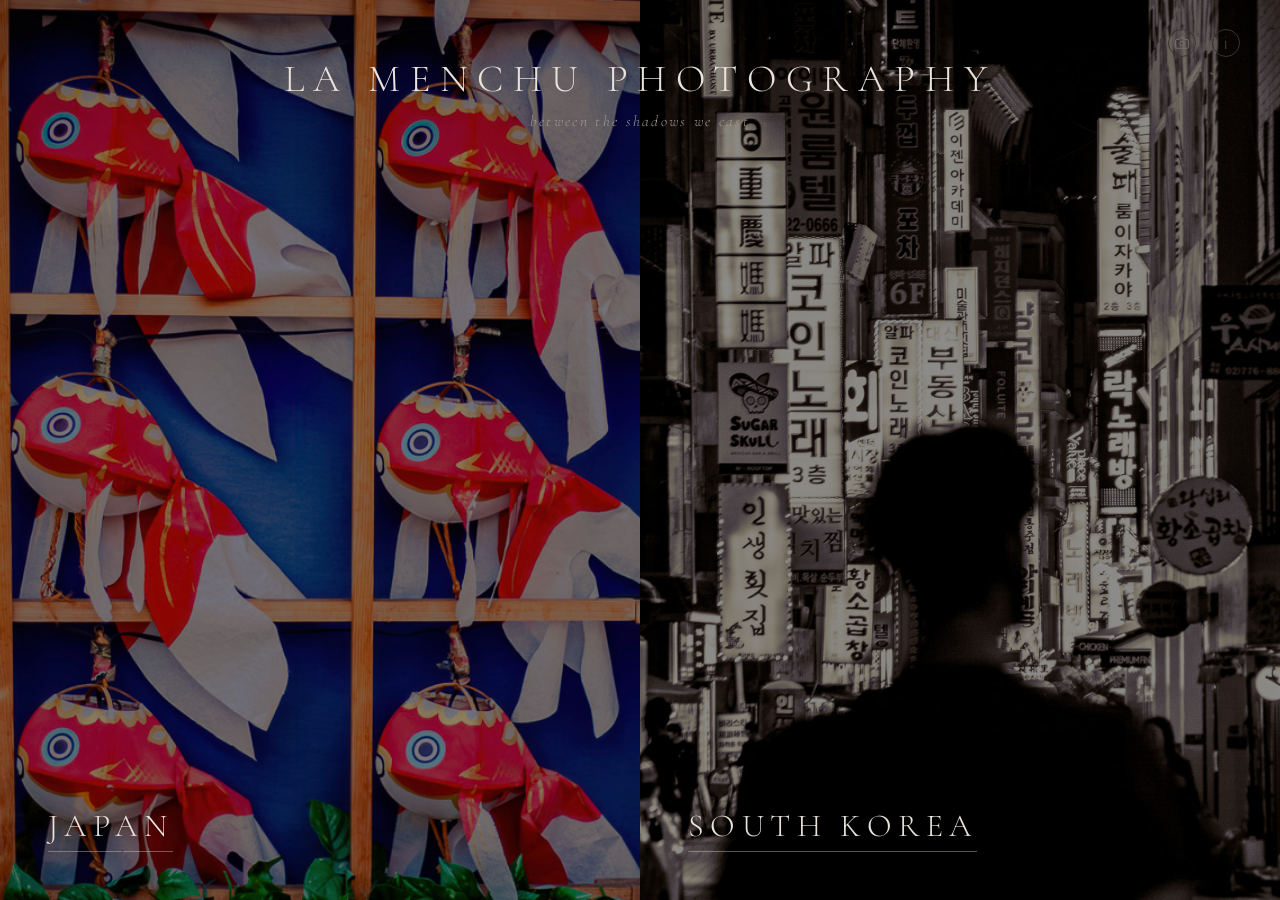
==== index.html @ 0ddf08d4 "Update index.html" ====
<!DOCTYPE html>
<html lang="en">
<head>
  <meta charset="UTF-8">
  <meta name="viewport" content="width=device-width, initial-scale=1.0">
  <title>La Menchu Photography</title>
  <link rel="stylesheet" href="style.css">
</head>
<body>

  <nav>
  <div class="nav-icons">
    <a href="index.html" class="nav-camera" title="Collections">
      <svg xmlns="http://www.w3.org/2000/svg" width="14" height="14" viewBox="0 0 24 24" fill="none" stroke="currentColor" stroke-width="1.5" stroke-linecap="round" stroke-linejoin="round">
        <path d="M23 19a2 2 0 0 1-2 2H3a2 2 0 0 1-2-2V8a2 2 0 0 1 2-2h4l2-3h6l2 3h4a2 2 0 0 1 2 2z"/>
        <circle cx="12" cy="13" r="4"/>
      </svg>
    </a>
    <a href="about.html" class="nav-info" title="About">i</a>
  </div>
</nav>

  <header class="home-header">
    <h1>La Menchu Photography</h1>
    <p>between the shadows we cast</p>
  </header>

  <main class="home-collections">

    <a href="japan.html" class="collection-link">
      <img src="images/Japan/Japan-citylife-print-20x30cm-7.jpg" alt="Japan collection">
      <span class="collection-title">Japan</span>
    </a>

    <a href="southkorea.html" class="collection-link">
      <img src="images/SouthKorea/IMG_9259-Edit.jpg" alt="South Korea collection">
      <span class="collection-title">South Korea</span>
    </a>

  </main>

</body>
</html>
---- style.css ----
@import url('https://fonts.googleapis.com/css2?family=Cormorant+Garamond:ital,wght@0,300;0,400;1,300&family=Jost:wght@200;300;400&display=swap');

* {
  margin: 0;
  padding: 0;
  box-sizing: border-box;
}

body {
  background-color: #141414;
  color: #d4cfc9;
  font-family: 'Jost', -apple-system, 'Avenir Next', 'Avenir', sans-serif;
  font-weight: 300;
}

/* ── Navigation ── */
nav {
  position: fixed;
  top: 0;
  width: 100%;
  display: flex;
  justify-content: flex-end;
  padding: 1.8rem 2.5rem;
  z-index: 200;
}

.nav-icons {
  display: flex;
  gap: 1rem;
  align-items: center;
}

.nav-camera,
.nav-info {
  text-decoration: none;
  color: #7a7570;
  font-size: 1.1rem;
  font-family: 'Jost', sans-serif;
  font-weight: 200;
  width: 28px;
  height: 28px;
  border: 1px solid #3a3530;
  border-radius: 50%;
  display: flex;
  align-items: center;
  justify-content: center;
  transition: color 0.3s ease, border-color 0.3s ease;
}

.nav-camera:hover,
.nav-info:hover {
  color: #d4cfc9;
  border-color: #7a7570;
}


/* ── Home page ── */
.home-header {
  position: fixed;
  top: 0;
  left: 0;
  width: 100%;
  z-index: 100;
  padding: 3.5rem 0 0;
  text-align: center;
  pointer-events: none;
}

.home-header h1 {
  font-family: 'Cormorant Garamond', Georgia, serif;
  font-size: clamp(1.6rem, 3vw, 2.8rem);
  font-weight: 300;
  letter-spacing: 0.25em;
  text-transform: uppercase;
  color: #e8e3dc;
}

.home-header p {
  margin-top: 0.6rem;
  font-family: 'Cormorant Garamond', Georgia, serif;
  font-style: italic;
  font-size: clamp(0.8rem, 1.2vw, 1rem);
  letter-spacing: 0.15em;
  color: #a09a93;
}

/* ── Home collections grid ── */
.home-collections {
  display: grid;
  grid-template-columns: 1fr 1fr;
  height: 100vh;
}

.collection-link {
  position: relative;
  overflow: hidden;
  display: block;
  text-decoration: none;
}

.collection-link img {
  width: 100%;
  height: 100%;
  object-fit: cover;
  display: block;
  filter: brightness(0.55);
  transition: filter 0.6s ease, transform 0.6s ease;
}

.collection-link:hover img {
  filter: brightness(0.75);
  transform: scale(1.03);
}

.collection-title {
  position: absolute;
  bottom: 3rem;
  left: 3rem;
  font-family: 'Cormorant Garamond', Georgia, serif;
  font-size: clamp(1.4rem, 2.5vw, 2.2rem);
  font-weight: 300;
  letter-spacing: 0.2em;
  text-transform: uppercase;
  color: #e8e3dc;
  border-bottom: 1px solid rgba(212, 207, 201, 0.4);
  padding-bottom: 0.4rem;
  transition: border-color 0.3s ease;
}

.collection-link:hover .collection-title {
  border-color: rgba(212, 207, 201, 0.9);
}

/* ── Collection page header ── */
.collection-header {
  padding: 5rem 3rem 2rem;
  text-align: center;
  border-bottom: 1px solid #111;
}

.collection-header h1 {
  font-family: 'Cormorant Garamond', Georgia, serif;
  font-size: clamp(1.4rem, 2.5vw, 2.2rem);
  font-weight: 300;
  letter-spacing: 0.25em;
  text-transform: uppercase;
  color: #e8e3dc;
}

.back-link {
  display: inline-block;
  margin-top: 1rem;
  font-size: 0.7rem;
  letter-spacing: 0.2em;
  text-transform: uppercase;
  color: #5a5550;
  text-decoration: none;
  transition: color 0.3s ease;
}

.back-link:hover {
  color: #d4cfc9;
}

/* ── Gallery grid ── */
.gallery {
  display: grid;
  grid-template-columns: repeat(3, 1fr);
  gap: 3px;
  padding: 3px;
  background-color: #000;
}

.gallery img {
  width: 100%;
  aspect-ratio: 2/3;
  object-fit: cover;
  display: block;
  cursor: pointer;
  filter: brightness(0.92);
  transition: filter 0.3s ease;
}

.gallery img:hover {
  filter: brightness(1);
}

/* ── Lightbox ── */
.lightbox {
  display: none;
  position: fixed;
  inset: 0;
  background-color: rgba(0, 0, 0, 0.95);
  z-index: 1000;
  align-items: center;
  justify-content: center;
  cursor: pointer;
}

.lightbox.open {
  display: flex;
}

.lightbox img {
  max-width: 90vw;
  max-height: 90vh;
  object-fit: contain;
  cursor: default;
}

.lightbox-close {
  position: fixed;
  top: 1.5rem;
  right: 2rem;
  font-size: 1.5rem;
  color: #7a7570;
  cursor: pointer;
  font-weight: 200;
  font-family: 'Jost', sans-serif;
  letter-spacing: 0.05em;
  transition: color 0.3s ease;
}

.lightbox-close:hover {
  color: #e8e3dc;
}

/* ── About page ── */
.about-page {
  max-width: 680px;
  margin: 0 auto;
  padding: 8rem 2rem 6rem;
}

.about-page h1 {
  font-family: 'Cormorant Garamond', Georgia, serif;
  font-size: 1.8rem;
  font-weight: 300;
  letter-spacing: 0.2em;
  text-transform: uppercase;
  color: #e8e3dc;
  margin-bottom: 3rem;
}

.about-page h2 {
  font-family: 'Cormorant Garamond', Georgia, serif;
  font-size: 1.1rem;
  font-weight: 300;
  letter-spacing: 0.2em;
  text-transform: uppercase;
  color: #7a7570;
  margin-top: 3rem;
  margin-bottom: 1rem;
}

.about-page p {
  font-size: 0.9rem;
  line-height: 1.9;
  color: #9a9590;
  letter-spacing: 0.03em;
}

.about-page a {
  color: #d4cfc9;
  text-decoration: none;
  border-bottom: 1px solid #3a3530;
  transition: border-color 0.3s ease;
}

.about-page a:hover {
  border-color: #7a7570;
}

/* ── Footer ── */
footer {
  padding: 2rem 3rem;
  text-align: center;
  font-size: 0.65rem;
  letter-spacing: 0.2em;
  color: #3a3530;
  text-transform: uppercase;
}

/* ── Responsive ── */
@media (max-width: 768px) {
  .home-collections {
    grid-template-columns: 1fr;
    height: auto;
  }

  .collection-link {
    height: 50vh;
  }

  .gallery {
    grid-template-columns: repeat(2, 1fr);
  }

  nav {
    padding: 1.2rem 1.5rem;
  }
}

@media (max-width: 480px) {
  .gallery {
    grid-template-columns: 1fr;
  }
}
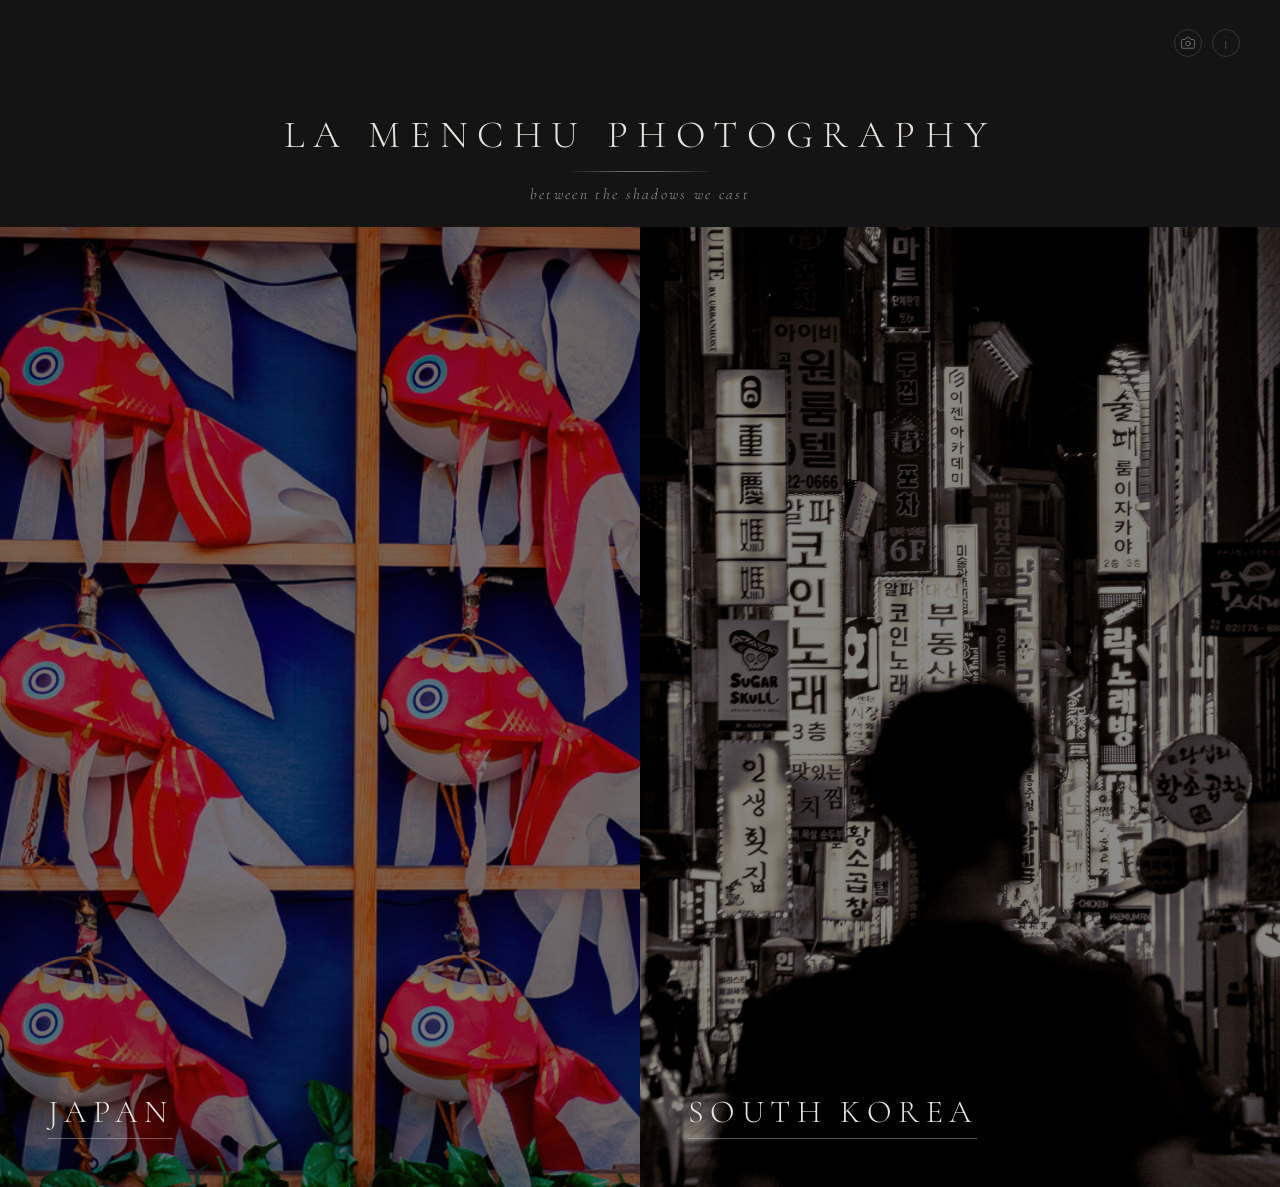
==== commit 773e104a: "Update index.html" ====
--- a/index.html
+++ b/index.html
@@ -20,9 +20,11 @@
   </div>
 </nav>
 
+<div class="home-wrapper">
   <header class="home-header">
     <h1>La Menchu Photography</h1>
-    <p>between the shadows we cast</p>
+    <span class="home-divider"></span>
+<p>between the shadows we cast</p>
   </header>
 
   <main class="home-collections">
@@ -38,6 +40,7 @@
     </a>
 
   </main>
+</div>
 
 </body>
 </html>
--- a/style.css
+++ b/style.css
@@ -26,7 +26,7 @@
 
 .nav-icons {
   display: flex;
-  gap: 1rem;
+  gap: 0.6rem;
   align-items: center;
 }
 
@@ -55,15 +55,19 @@
 
 
 /* ── Home page ── */
+.home-wrapper {
+  display: flex;
+  flex-direction: column;
+  height: 100vh;
+  padding-top: 5rem;
+}
+
 .home-header {
-  position: fixed;
-  top: 0;
-  left: 0;
-  width: 100%;
+  flex-shrink: 0;
+  background-color: #141414;
+  padding: 2rem 0 1.5rem;
+  text-align: center;
   z-index: 100;
-  padding: 3.5rem 0 0;
-  text-align: center;
-  pointer-events: none;
 }
 
 .home-header h1 {
@@ -84,11 +88,19 @@
   color: #a09a93;
 }
 
+.home-divider {
+  display: block;
+  width: 140px;
+  height: 1px;
+  margin: 0.8rem auto;
+  background: radial-gradient(ellipse at center, #6a6460 0%, #6a6460 20%, transparent 75%);
+}
+
 /* ── Home collections grid ── */
 .home-collections {
   display: grid;
   grid-template-columns: 1fr 1fr;
-  height: 100vh;
+  flex: 1;
 }
 
 .collection-link {
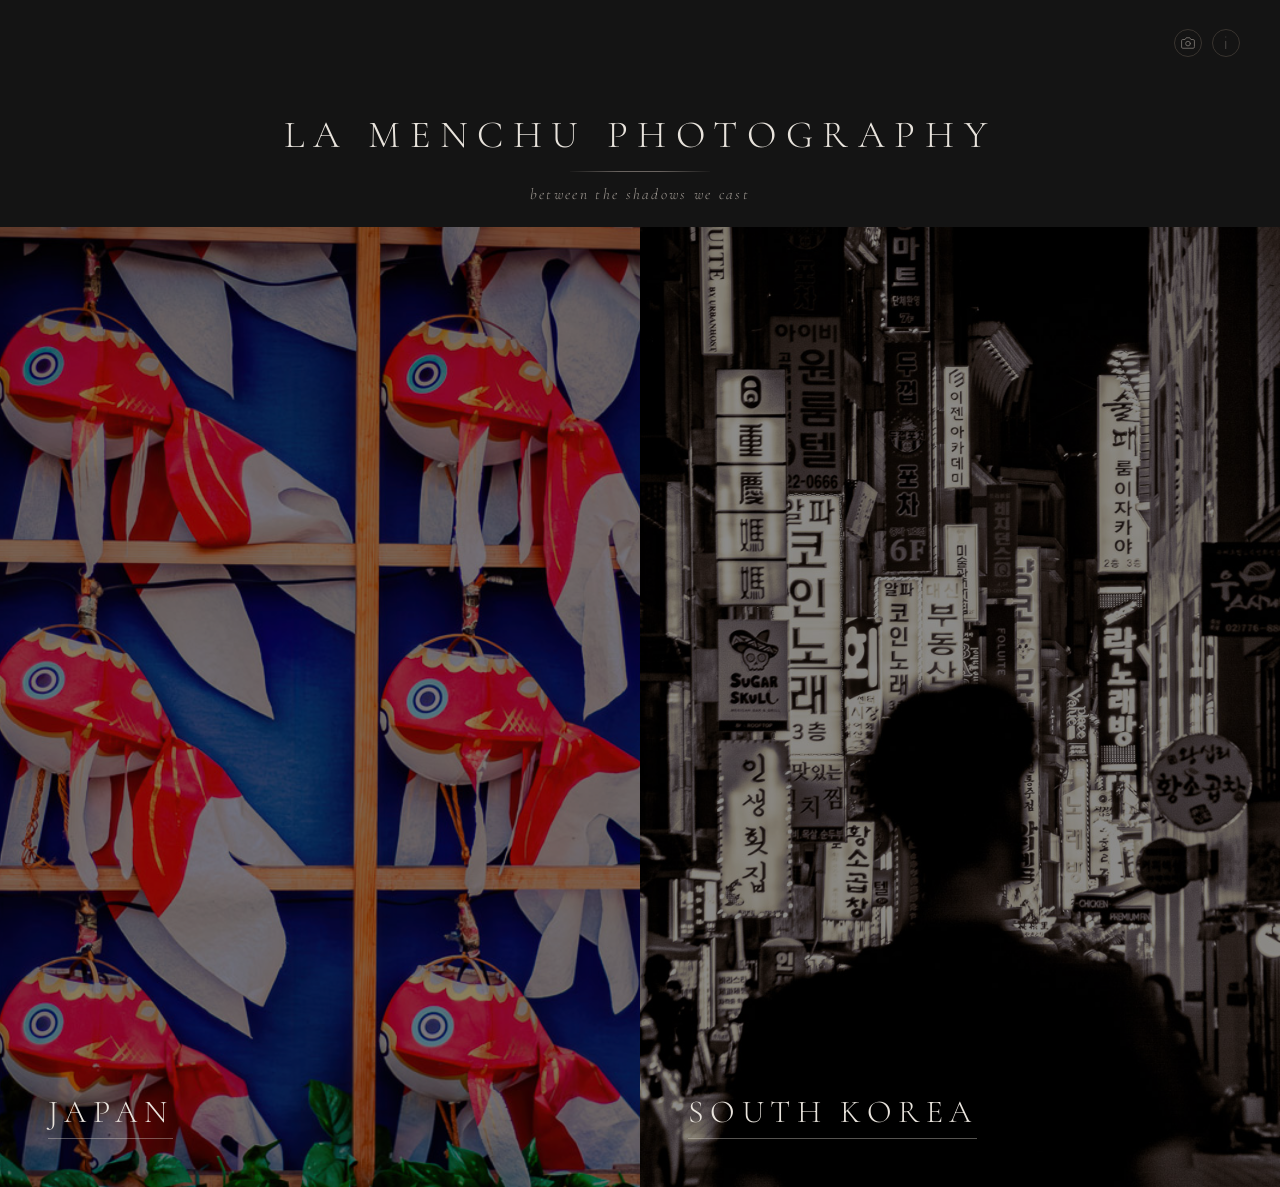
==== commit 8e5c4525: "Update index.html" ====
--- a/index.html
+++ b/index.html
@@ -5,6 +5,7 @@
   <meta name="viewport" content="width=device-width, initial-scale=1.0">
   <title>La Menchu Photography</title>
   <link rel="stylesheet" href="style.css">
+  <meta name="p:domain_verify" content="ec4b8503f32bc2150f93bff8ea7ca921"/>
 </head>
 <body>
 
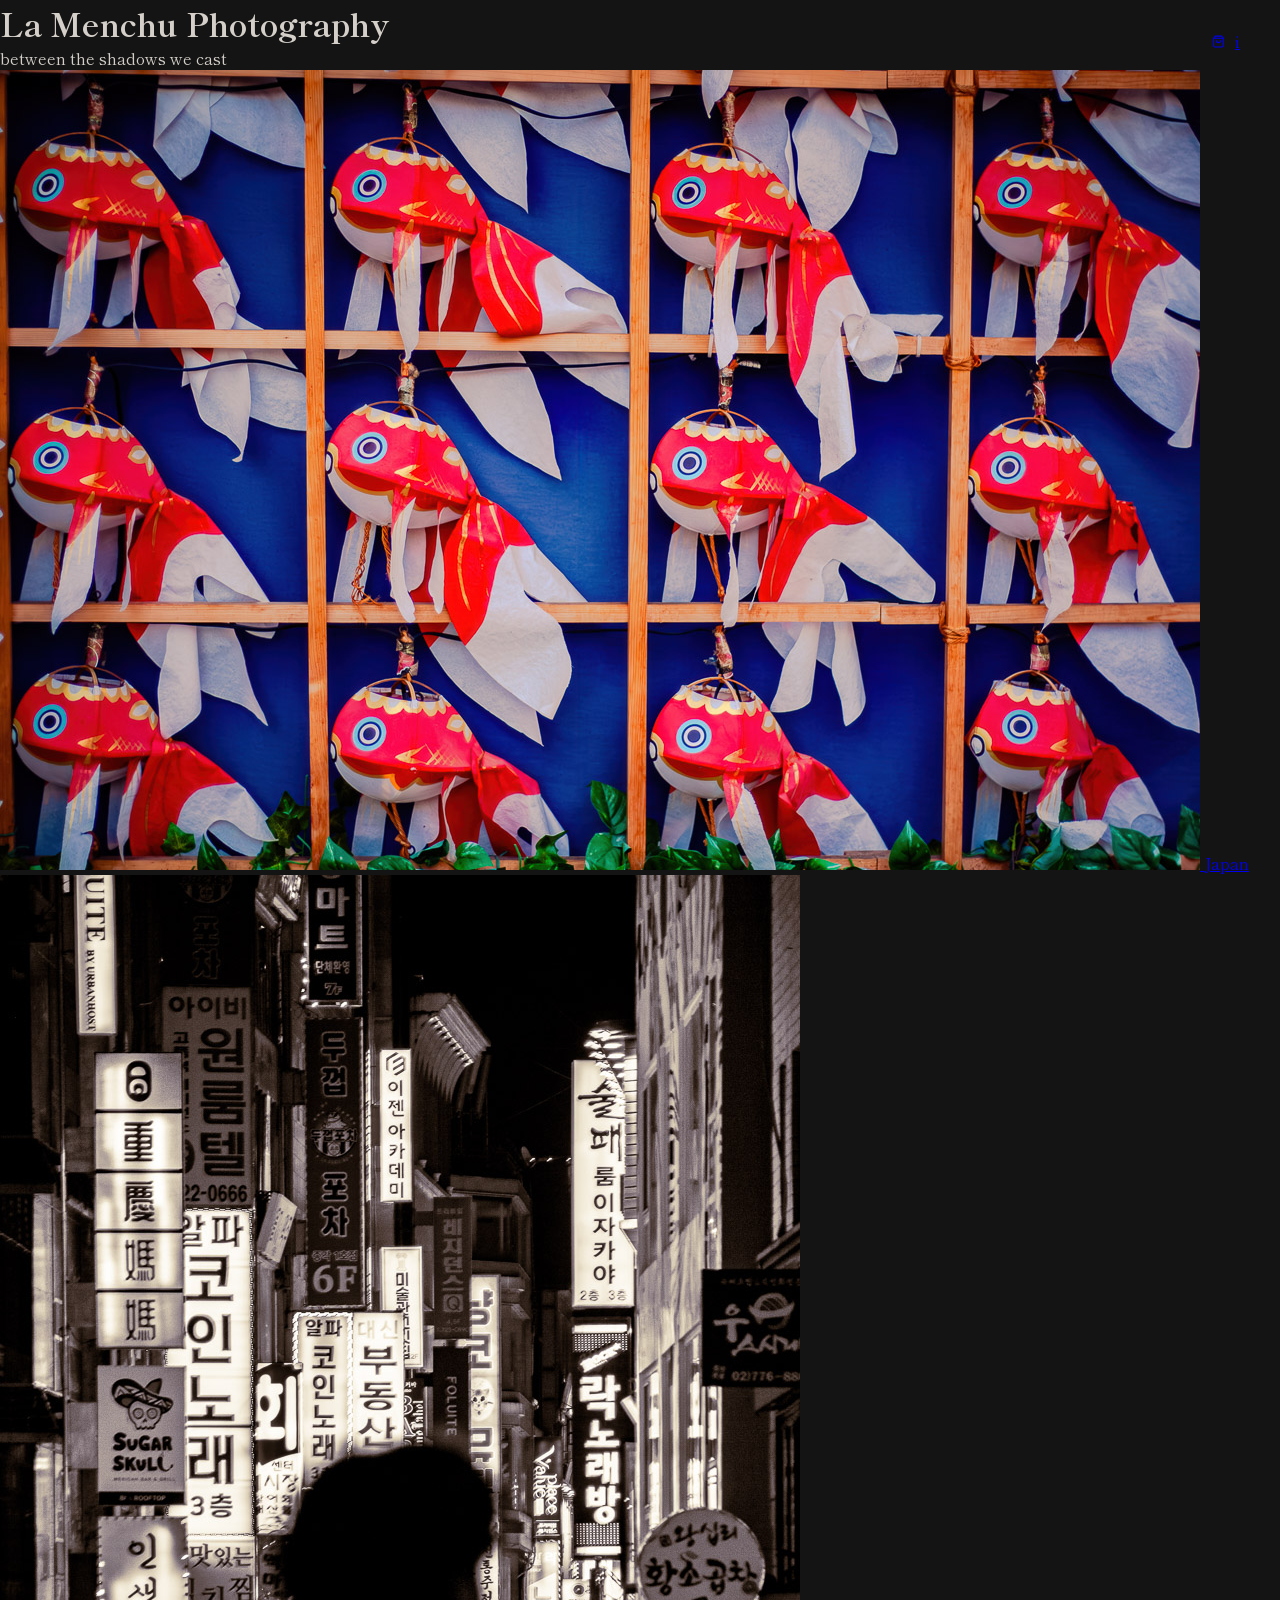
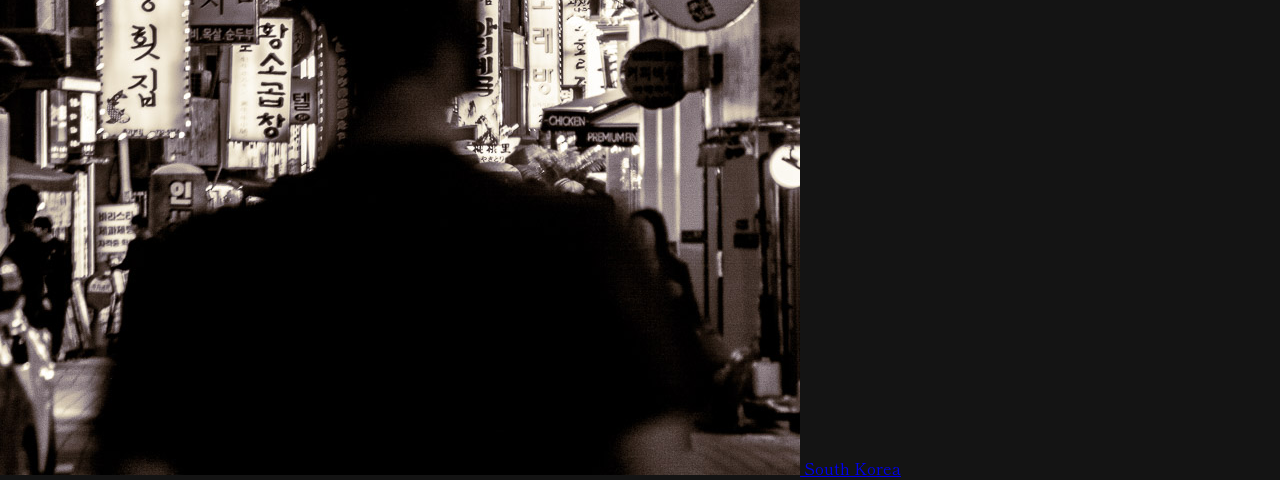
==== commit 12bb1d69: "Update index.html" ====
--- a/index.html
+++ b/index.html
@@ -9,17 +9,10 @@
 </head>
 <body>
 
-  <nav>
-  <div class="nav-icons">
-    <a href="index.html" class="nav-camera" title="Collections">
-      <svg xmlns="http://www.w3.org/2000/svg" width="14" height="14" viewBox="0 0 24 24" fill="none" stroke="currentColor" stroke-width="1.5" stroke-linecap="round" stroke-linejoin="round">
-        <path d="M23 19a2 2 0 0 1-2 2H3a2 2 0 0 1-2-2V8a2 2 0 0 1 2-2h4l2-3h6l2 3h4a2 2 0 0 1 2 2z"/>
-        <circle cx="12" cy="13" r="4"/>
-      </svg>
-    </a>
+<nav>
+    <a href="https://www.etsy.com/shop/LaMenchuPhotography" class="nav-etsy" title="Shop on Etsy" target="_blank" rel="noopener"><svg width="13" height="13" viewBox="0 0 24 24" fill="none" stroke="currentColor" stroke-width="2" stroke-linecap="round" stroke-linejoin="round"><path d="M6 2L3 6v14a2 2 0 002 2h14a2 2 0 002-2V6l-3-4z"/><line x1="3" y1="6" x2="21" y2="6"/><path d="M16 10a4 4 0 01-8 0"/></svg></a>
     <a href="about.html" class="nav-info" title="About">i</a>
-  </div>
-</nav>
+  </nav>
 
 <div class="home-wrapper">
   <header class="home-header">
--- a/style.css
+++ b/style.css
@@ -1,4 +1,4 @@
-@import url('https://fonts.googleapis.com/css2?family=Cormorant+Garamond:ital,wght@0,300;0,400;1,300&family=Jost:wght@200;300;400&display=swap');
+@import url('https://fonts.googleapis.com/css2?family=Shippori+Mincho:wght@400;500&family=Cormorant+Garamond:ital,wght@1,300&display=swap');
 
 * {
   margin: 0;
@@ -9,8 +9,8 @@
 body {
   background-color: #141414;
   color: #d4cfc9;
-  font-family: 'Jost', -apple-system, 'Avenir Next', 'Avenir', sans-serif;
-  font-weight: 300;
+  font-family: 'Shippori Mincho', serif;
+  font-weight: 400;
 }
 
 /* ── Navigation ── */
@@ -20,9 +20,14 @@
   width: 100%;
   display: flex;
   justify-content: flex-end;
+  align-items: center;
+  gap: 0.6rem;
   padding: 1.8rem 2.5rem;
   z-index: 200;
 }
+
+.nav-info,
+.nav-etsy {
 
 .nav-icons {
   display: flex;
@@ -34,9 +39,7 @@
 .nav-info {
   text-decoration: none;
   color: #7a7570;
-  font-size: 1.1rem;
-  font-family: 'Jost', sans-serif;
-  font-weight: 200;
+  font-size: 1rem;
   width: 28px;
   height: 28px;
   border: 1px solid #3a3530;
@@ -51,6 +54,7 @@
 .nav-info:hover {
   color: #d4cfc9;
   border-color: #7a7570;
+.nav-etsy:hover 
 }
 
 
@@ -71,9 +75,8 @@
 }
 
 .home-header h1 {
-  font-family: 'Cormorant Garamond', Georgia, serif;
-  font-size: clamp(1.6rem, 3vw, 2.8rem);
-  font-weight: 300;
+  font-size: clamp(2rem, 3.2vw, 3rem);
+  font-weight: 400;
   letter-spacing: 0.25em;
   text-transform: uppercase;
   color: #e8e3dc;
@@ -83,14 +86,14 @@
   margin-top: 0.6rem;
   font-family: 'Cormorant Garamond', Georgia, serif;
   font-style: italic;
-  font-size: clamp(0.8rem, 1.2vw, 1rem);
+  font-size: clamp(1.4rem, 2vw, 1.6rem);
   letter-spacing: 0.15em;
   color: #a09a93;
 }
 
 .home-divider {
   display: block;
-  width: 140px;
+  width: 680px;
   height: 1px;
   margin: 0.8rem auto;
   background: radial-gradient(ellipse at center, #6a6460 0%, #6a6460 20%, transparent 75%);
@@ -128,9 +131,8 @@
   position: absolute;
   bottom: 3rem;
   left: 3rem;
-  font-family: 'Cormorant Garamond', Georgia, serif;
   font-size: clamp(1.4rem, 2.5vw, 2.2rem);
-  font-weight: 300;
+  font-weight: 400;
   letter-spacing: 0.2em;
   text-transform: uppercase;
   color: #e8e3dc;
@@ -151,9 +153,8 @@
 }
 
 .collection-header h1 {
-  font-family: 'Cormorant Garamond', Georgia, serif;
   font-size: clamp(1.4rem, 2.5vw, 2.2rem);
-  font-weight: 300;
+  font-weight: 400;
   letter-spacing: 0.25em;
   text-transform: uppercase;
   color: #e8e3dc;
@@ -162,7 +163,7 @@
 .back-link {
   display: inline-block;
   margin-top: 1rem;
-  font-size: 0.7rem;
+  font-size: 0.75rem;
   letter-spacing: 0.2em;
   text-transform: uppercase;
   color: #5a5550;
@@ -174,27 +175,35 @@
   color: #d4cfc9;
 }
 
-/* ── Gallery grid ── */
+/* ── Gallery ── */
 .gallery {
-  display: grid;
-  grid-template-columns: repeat(3, 1fr);
-  gap: 3px;
+  columns: 3;
+  column-gap: 3px;
   padding: 3px;
-  background-color: #000;
 }
 
 .gallery img {
   width: 100%;
-  aspect-ratio: 2/3;
-  object-fit: cover;
   display: block;
+  margin-bottom: 3px;
+  break-inside: avoid;
   cursor: pointer;
   filter: brightness(0.92);
-  transition: filter 0.3s ease;
+  box-shadow: 0 4px 20px rgba(0, 0, 0, 0.6);
+  opacity: 0;
+  transform: translateY(24px);
+  transition: opacity 0.6s ease, transform 0.6s ease, filter 0.3s ease, box-shadow 0.4s ease;
+}
+
+.gallery img.visible {
+  opacity: 1;
+  transform: translateY(0);
 }
 
 .gallery img:hover {
   filter: brightness(1);
+  transform: translateY(-4px);
+  box-shadow: 0 12px 35px rgba(0, 0, 0, 0.8);
 }
 
 /* ── Lightbox ── */
@@ -227,9 +236,6 @@
   font-size: 1.5rem;
   color: #7a7570;
   cursor: pointer;
-  font-weight: 200;
-  font-family: 'Jost', sans-serif;
-  letter-spacing: 0.05em;
   transition: color 0.3s ease;
 }
 
@@ -242,12 +248,12 @@
   max-width: 680px;
   margin: 0 auto;
   padding: 8rem 2rem 6rem;
+  overflow: hidden;
 }
 
 .about-page h1 {
-  font-family: 'Cormorant Garamond', Georgia, serif;
   font-size: 1.8rem;
-  font-weight: 300;
+  font-weight: 400;
   letter-spacing: 0.2em;
   text-transform: uppercase;
   color: #e8e3dc;
@@ -255,9 +261,8 @@
 }
 
 .about-page h2 {
-  font-family: 'Cormorant Garamond', Georgia, serif;
-  font-size: 1.1rem;
-  font-weight: 300;
+  font-size: 1rem;
+  font-weight: 400;
   letter-spacing: 0.2em;
   text-transform: uppercase;
   color: #7a7570;
@@ -266,7 +271,7 @@
 }
 
 .about-page p {
-  font-size: 0.9rem;
+  font-size: 0.95rem;
   line-height: 1.9;
   color: #9a9590;
   letter-spacing: 0.03em;
@@ -283,11 +288,35 @@
   border-color: #7a7570;
 }
 
+.about-portrait-wrapper {
+  float: right;
+  width: 260px;
+  height: 260px;
+  border-radius: 50%;
+  overflow: hidden;
+  margin: 0 0 2rem 3rem;
+}
+
+.about-portrait-wrapper img {
+  width: 140%;
+  height: 140%;
+  object-fit: cover;
+  object-position: center 75%;
+  margin-left: -20%;
+  margin-top: -5%;
+  filter: brightness(0.9);
+  transition: filter 0.3s ease;
+}
+
+.about-portrait-wrapper:hover img {
+  filter: brightness(1);
+}
+
 /* ── Footer ── */
 footer {
   padding: 2rem 3rem;
   text-align: center;
-  font-size: 0.65rem;
+  font-size: 0.7rem;
   letter-spacing: 0.2em;
   color: #3a3530;
   text-transform: uppercase;
@@ -305,7 +334,7 @@
   }
 
   .gallery {
-    grid-template-columns: repeat(2, 1fr);
+    columns: 2;
   }
 
   nav {
@@ -315,6 +344,6 @@
 
 @media (max-width: 480px) {
   .gallery {
-    grid-template-columns: 1fr;
-  }
-}
+    columns: 1;
+  }
+}
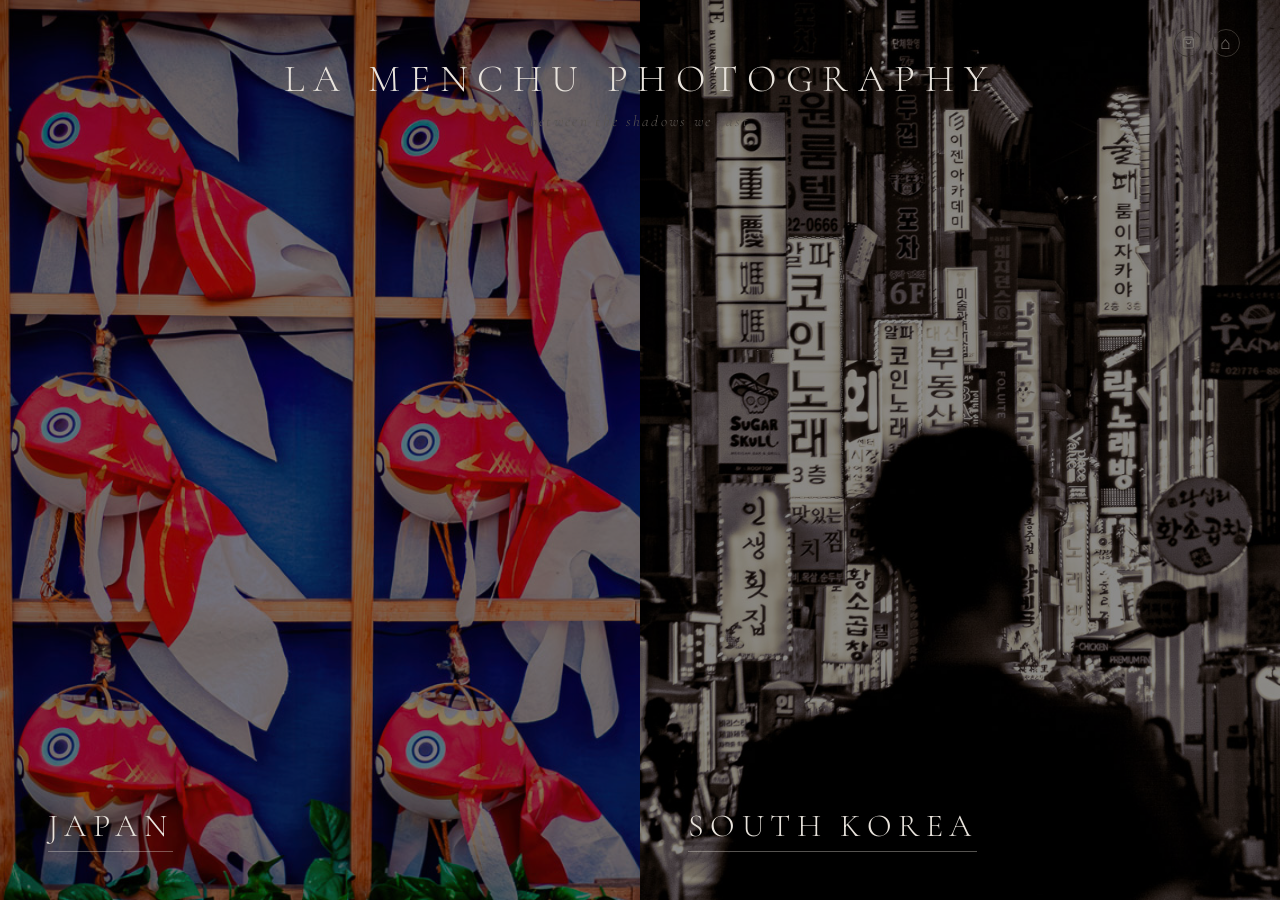
==== commit 3d88fc1f: "Update index.html" ====
--- a/index.html
+++ b/index.html
@@ -11,7 +11,7 @@
 
 <nav>
     <a href="https://www.etsy.com/shop/LaMenchuPhotography" class="nav-etsy" title="Shop on Etsy" target="_blank" rel="noopener"><svg width="13" height="13" viewBox="0 0 24 24" fill="none" stroke="currentColor" stroke-width="2" stroke-linecap="round" stroke-linejoin="round"><path d="M6 2L3 6v14a2 2 0 002 2h14a2 2 0 002-2V6l-3-4z"/><line x1="3" y1="6" x2="21" y2="6"/><path d="M16 10a4 4 0 01-8 0"/></svg></a>
-    <a href="about.html" class="nav-info" title="About">i</a>
+    <a href="index.html" class="nav-info" title="Home">&#8962;</a>
   </nav>
 
 <div class="home-wrapper">
--- a/style.css
+++ b/style.css
@@ -1,4 +1,4 @@
-@import url('https://fonts.googleapis.com/css2?family=Shippori+Mincho:wght@400;500&family=Cormorant+Garamond:ital,wght@1,300&display=swap');
+@import url('https://fonts.googleapis.com/css2?family=Cormorant+Garamond:ital,wght@0,300;0,400;1,300&family=Jost:wght@200;300;400&display=swap');
 
 * {
   margin: 0;
@@ -7,10 +7,10 @@
 }
 
 body {
-  background-color: #141414;
+  background-color: #000;
   color: #d4cfc9;
-  font-family: 'Shippori Mincho', serif;
-  font-weight: 400;
+  font-family: 'Jost', -apple-system, 'Avenir Next', 'Avenir', sans-serif;
+  font-weight: 300;
 }
 
 /* ── Navigation ── */
@@ -28,18 +28,12 @@
 
 .nav-info,
 .nav-etsy {
-
-.nav-icons {
-  display: flex;
-  gap: 0.6rem;
-  align-items: center;
-}
-
-.nav-camera,
-.nav-info {
   text-decoration: none;
   color: #7a7570;
-  font-size: 1rem;
+  font-size: 1.1rem;
+  font-family: 'Jost', sans-serif;
+  font-weight: 200;
+  letter-spacing: 0.05em;
   width: 28px;
   height: 28px;
   border: 1px solid #3a3530;
@@ -50,33 +44,28 @@
   transition: color 0.3s ease, border-color 0.3s ease;
 }
 
-.nav-camera:hover,
-.nav-info:hover {
+.nav-info:hover,
+.nav-etsy:hover {
   color: #d4cfc9;
   border-color: #7a7570;
-.nav-etsy:hover 
-}
-
+}
 
 /* ── Home page ── */
-.home-wrapper {
-  display: flex;
-  flex-direction: column;
-  height: 100vh;
-  padding-top: 5rem;
-}
-
 .home-header {
-  flex-shrink: 0;
-  background-color: #141414;
-  padding: 2rem 0 1.5rem;
+  position: fixed;
+  top: 0;
+  left: 0;
+  width: 100%;
+  z-index: 100;
+  padding: 3.5rem 0 0;
   text-align: center;
-  z-index: 100;
+  pointer-events: none;
 }
 
 .home-header h1 {
-  font-size: clamp(2rem, 3.2vw, 3rem);
-  font-weight: 400;
+  font-family: 'Cormorant Garamond', Georgia, serif;
+  font-size: clamp(1.6rem, 3vw, 2.8rem);
+  font-weight: 300;
   letter-spacing: 0.25em;
   text-transform: uppercase;
   color: #e8e3dc;
@@ -86,24 +75,16 @@
   margin-top: 0.6rem;
   font-family: 'Cormorant Garamond', Georgia, serif;
   font-style: italic;
-  font-size: clamp(1.4rem, 2vw, 1.6rem);
+  font-size: clamp(0.8rem, 1.2vw, 1rem);
   letter-spacing: 0.15em;
-  color: #a09a93;
-}
-
-.home-divider {
-  display: block;
-  width: 680px;
-  height: 1px;
-  margin: 0.8rem auto;
-  background: radial-gradient(ellipse at center, #6a6460 0%, #6a6460 20%, transparent 75%);
+  color: #5a5550;
 }
 
 /* ── Home collections grid ── */
 .home-collections {
   display: grid;
   grid-template-columns: 1fr 1fr;
-  flex: 1;
+  height: 100vh;
 }
 
 .collection-link {
@@ -131,8 +112,9 @@
   position: absolute;
   bottom: 3rem;
   left: 3rem;
+  font-family: 'Cormorant Garamond', Georgia, serif;
   font-size: clamp(1.4rem, 2.5vw, 2.2rem);
-  font-weight: 400;
+  font-weight: 300;
   letter-spacing: 0.2em;
   text-transform: uppercase;
   color: #e8e3dc;
@@ -153,8 +135,9 @@
 }
 
 .collection-header h1 {
+  font-family: 'Cormorant Garamond', Georgia, serif;
   font-size: clamp(1.4rem, 2.5vw, 2.2rem);
-  font-weight: 400;
+  font-weight: 300;
   letter-spacing: 0.25em;
   text-transform: uppercase;
   color: #e8e3dc;
@@ -163,7 +146,7 @@
 .back-link {
   display: inline-block;
   margin-top: 1rem;
-  font-size: 0.75rem;
+  font-size: 0.7rem;
   letter-spacing: 0.2em;
   text-transform: uppercase;
   color: #5a5550;
@@ -175,35 +158,27 @@
   color: #d4cfc9;
 }
 
-/* ── Gallery ── */
+/* ── Gallery grid ── */
 .gallery {
-  columns: 3;
-  column-gap: 3px;
+  display: grid;
+  grid-template-columns: repeat(3, 1fr);
+  gap: 3px;
   padding: 3px;
+  background-color: #000;
 }
 
 .gallery img {
   width: 100%;
+  aspect-ratio: 2/3;
+  object-fit: cover;
   display: block;
-  margin-bottom: 3px;
-  break-inside: avoid;
   cursor: pointer;
   filter: brightness(0.92);
-  box-shadow: 0 4px 20px rgba(0, 0, 0, 0.6);
-  opacity: 0;
-  transform: translateY(24px);
-  transition: opacity 0.6s ease, transform 0.6s ease, filter 0.3s ease, box-shadow 0.4s ease;
-}
-
-.gallery img.visible {
-  opacity: 1;
-  transform: translateY(0);
+  transition: filter 0.3s ease;
 }
 
 .gallery img:hover {
   filter: brightness(1);
-  transform: translateY(-4px);
-  box-shadow: 0 12px 35px rgba(0, 0, 0, 0.8);
 }
 
 /* ── Lightbox ── */
@@ -236,6 +211,9 @@
   font-size: 1.5rem;
   color: #7a7570;
   cursor: pointer;
+  font-weight: 200;
+  font-family: 'Jost', sans-serif;
+  letter-spacing: 0.05em;
   transition: color 0.3s ease;
 }
 
@@ -245,47 +223,7 @@
 
 /* ── About page ── */
 .about-page {
-  max-width: 680px;
-  margin: 0 auto;
-  padding: 8rem 2rem 6rem;
   overflow: hidden;
-}
-
-.about-page h1 {
-  font-size: 1.8rem;
-  font-weight: 400;
-  letter-spacing: 0.2em;
-  text-transform: uppercase;
-  color: #e8e3dc;
-  margin-bottom: 3rem;
-}
-
-.about-page h2 {
-  font-size: 1rem;
-  font-weight: 400;
-  letter-spacing: 0.2em;
-  text-transform: uppercase;
-  color: #7a7570;
-  margin-top: 3rem;
-  margin-bottom: 1rem;
-}
-
-.about-page p {
-  font-size: 0.95rem;
-  line-height: 1.9;
-  color: #9a9590;
-  letter-spacing: 0.03em;
-}
-
-.about-page a {
-  color: #d4cfc9;
-  text-decoration: none;
-  border-bottom: 1px solid #3a3530;
-  transition: border-color 0.3s ease;
-}
-
-.about-page a:hover {
-  border-color: #7a7570;
 }
 
 .about-portrait-wrapper {
@@ -301,7 +239,7 @@
   width: 140%;
   height: 140%;
   object-fit: cover;
-  object-position: center 75%;
+  object-position: center 70%;
   margin-left: -20%;
   margin-top: -5%;
   filter: brightness(0.9);
@@ -312,11 +250,50 @@
   filter: brightness(1);
 }
 
+.about-page h1 {
+  font-family: 'Cormorant Garamond', Georgia, serif;
+  font-size: 1.8rem;
+  font-weight: 300;
+  letter-spacing: 0.2em;
+  text-transform: uppercase;
+  color: #e8e3dc;
+  margin-bottom: 3rem;
+}
+
+.about-page h2 {
+  font-family: 'Cormorant Garamond', Georgia, serif;
+  font-size: 1.1rem;
+  font-weight: 300;
+  letter-spacing: 0.2em;
+  text-transform: uppercase;
+  color: #7a7570;
+  margin-top: 3rem;
+  margin-bottom: 1rem;
+}
+
+.about-page p {
+  font-size: 0.9rem;
+  line-height: 1.9;
+  color: #9a9590;
+  letter-spacing: 0.03em;
+}
+
+.about-page a {
+  color: #d4cfc9;
+  text-decoration: none;
+  border-bottom: 1px solid #3a3530;
+  transition: border-color 0.3s ease;
+}
+
+.about-page a:hover {
+  border-color: #7a7570;
+}
+
 /* ── Footer ── */
 footer {
   padding: 2rem 3rem;
   text-align: center;
-  font-size: 0.7rem;
+  font-size: 0.65rem;
   letter-spacing: 0.2em;
   color: #3a3530;
   text-transform: uppercase;
@@ -334,7 +311,7 @@
   }
 
   .gallery {
-    columns: 2;
+    grid-template-columns: repeat(2, 1fr);
   }
 
   nav {
@@ -344,6 +321,6 @@
 
 @media (max-width: 480px) {
   .gallery {
-    columns: 1;
-  }
-}
+    grid-template-columns: 1fr;
+  }
+}
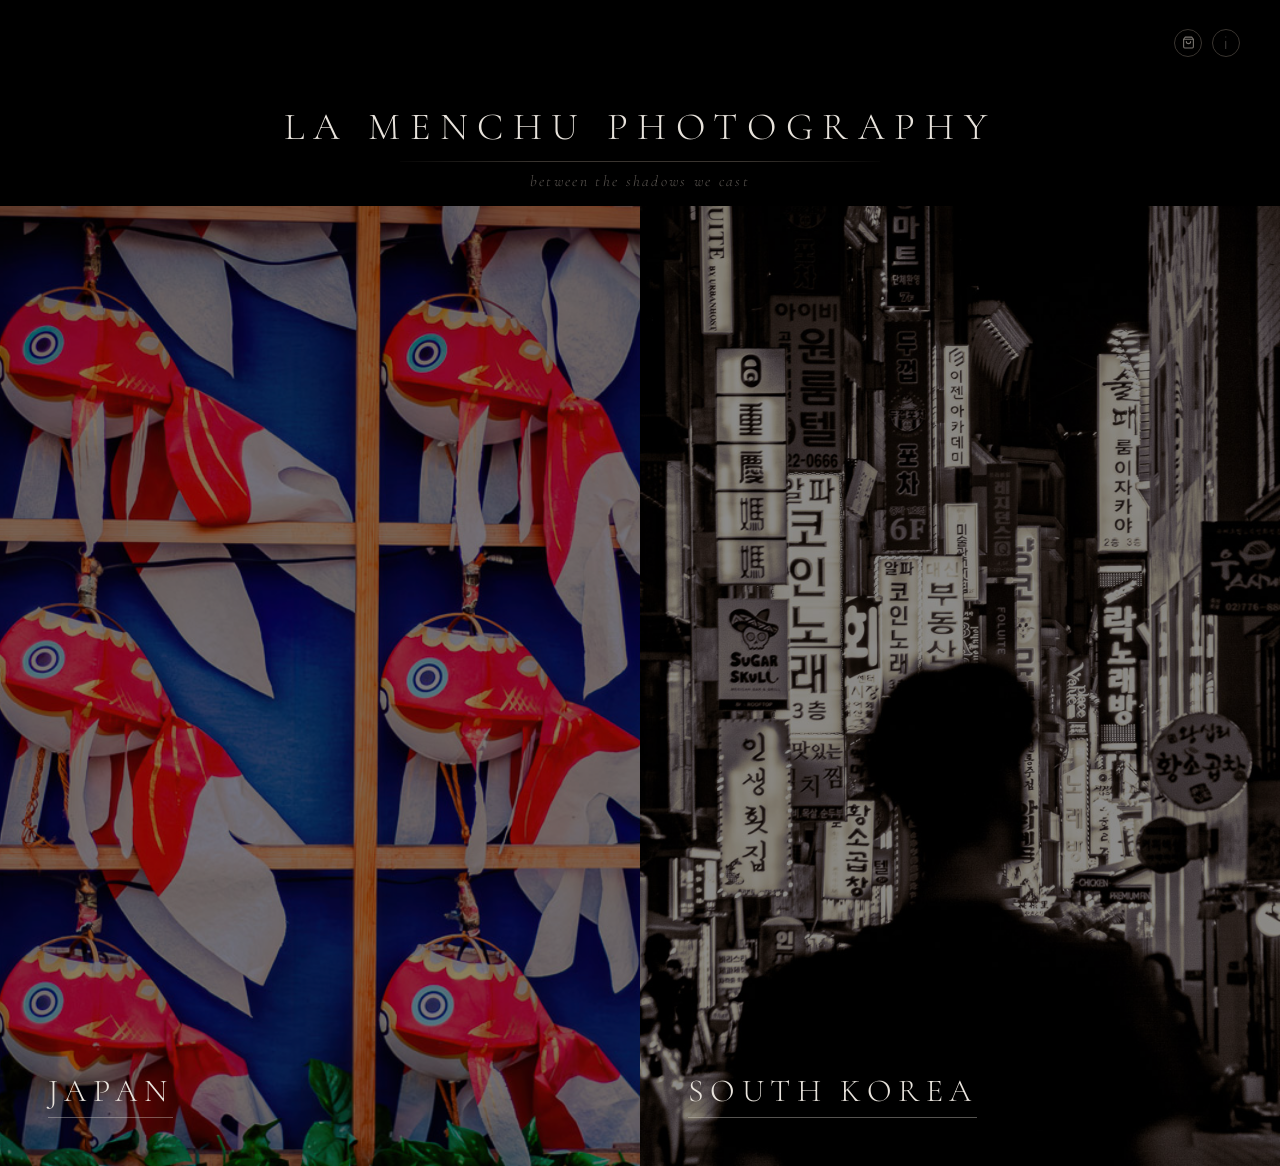
==== commit 322368f3: "Update index.html" ====
--- a/index.html
+++ b/index.html
@@ -11,7 +11,7 @@
 
 <nav>
     <a href="https://www.etsy.com/shop/LaMenchuPhotography" class="nav-etsy" title="Shop on Etsy" target="_blank" rel="noopener"><svg width="13" height="13" viewBox="0 0 24 24" fill="none" stroke="currentColor" stroke-width="2" stroke-linecap="round" stroke-linejoin="round"><path d="M6 2L3 6v14a2 2 0 002 2h14a2 2 0 002-2V6l-3-4z"/><line x1="3" y1="6" x2="21" y2="6"/><path d="M16 10a4 4 0 01-8 0"/></svg></a>
-    <a href="index.html" class="nav-info" title="Home">&#8962;</a>
+    <a href="about.html" class="nav-info" title="About">i</a>
   </nav>
 
 <div class="home-wrapper">
--- a/style.css
+++ b/style.css
@@ -51,15 +51,18 @@
 }
 
 /* ── Home page ── */
+.home-wrapper {
+  display: flex;
+  flex-direction: column;
+  height: 100vh;
+  padding-top: 5rem;
+}
+
 .home-header {
-  position: fixed;
-  top: 0;
-  left: 0;
-  width: 100%;
-  z-index: 100;
-  padding: 3.5rem 0 0;
+  flex-shrink: 0;
   text-align: center;
-  pointer-events: none;
+  padding: 1.5rem 0 1rem;
+  background-color: #000;
 }
 
 .home-header h1 {
@@ -69,6 +72,15 @@
   letter-spacing: 0.25em;
   text-transform: uppercase;
   color: #e8e3dc;
+}
+
+.home-divider {
+  display: block;
+  width: 480px;
+  max-width: 80vw;
+  height: 1px;
+  margin: 0.7rem auto 0;
+  background: radial-gradient(ellipse at center, #3a3530 0%, #3a3530 30%, transparent 75%);
 }
 
 .home-header p {
@@ -82,9 +94,9 @@
 
 /* ── Home collections grid ── */
 .home-collections {
+  flex: 1;
   display: grid;
   grid-template-columns: 1fr 1fr;
-  height: 100vh;
 }
 
 .collection-link {
@@ -158,27 +170,35 @@
   color: #d4cfc9;
 }
 
-/* ── Gallery grid ── */
+/* ── Gallery ── */
 .gallery {
-  display: grid;
-  grid-template-columns: repeat(3, 1fr);
-  gap: 3px;
+  columns: 3;
+  column-gap: 3px;
   padding: 3px;
-  background-color: #000;
 }
 
 .gallery img {
   width: 100%;
-  aspect-ratio: 2/3;
-  object-fit: cover;
   display: block;
+  margin-bottom: 3px;
+  break-inside: avoid;
   cursor: pointer;
   filter: brightness(0.92);
-  transition: filter 0.3s ease;
+  box-shadow: 0 4px 20px rgba(0, 0, 0, 0.6);
+  opacity: 0;
+  transform: translateY(24px);
+  transition: opacity 0.6s ease, transform 0.6s ease, filter 0.3s ease, box-shadow 0.4s ease;
+}
+
+.gallery img.visible {
+  opacity: 1;
+  transform: translateY(0);
 }
 
 .gallery img:hover {
   filter: brightness(1);
+  transform: translateY(-4px);
+  box-shadow: 0 12px 35px rgba(0, 0, 0, 0.8);
 }
 
 /* ── Lightbox ── */
@@ -223,6 +243,9 @@
 
 /* ── About page ── */
 .about-page {
+  max-width: 680px;
+  margin: 0 auto;
+  padding: 8rem 2rem 6rem;
   overflow: hidden;
 }
 
@@ -311,7 +334,7 @@
   }
 
   .gallery {
-    grid-template-columns: repeat(2, 1fr);
+    columns: 2;
   }
 
   nav {
@@ -321,6 +344,6 @@
 
 @media (max-width: 480px) {
   .gallery {
-    grid-template-columns: 1fr;
-  }
-}
+    columns: 1;
+  }
+}
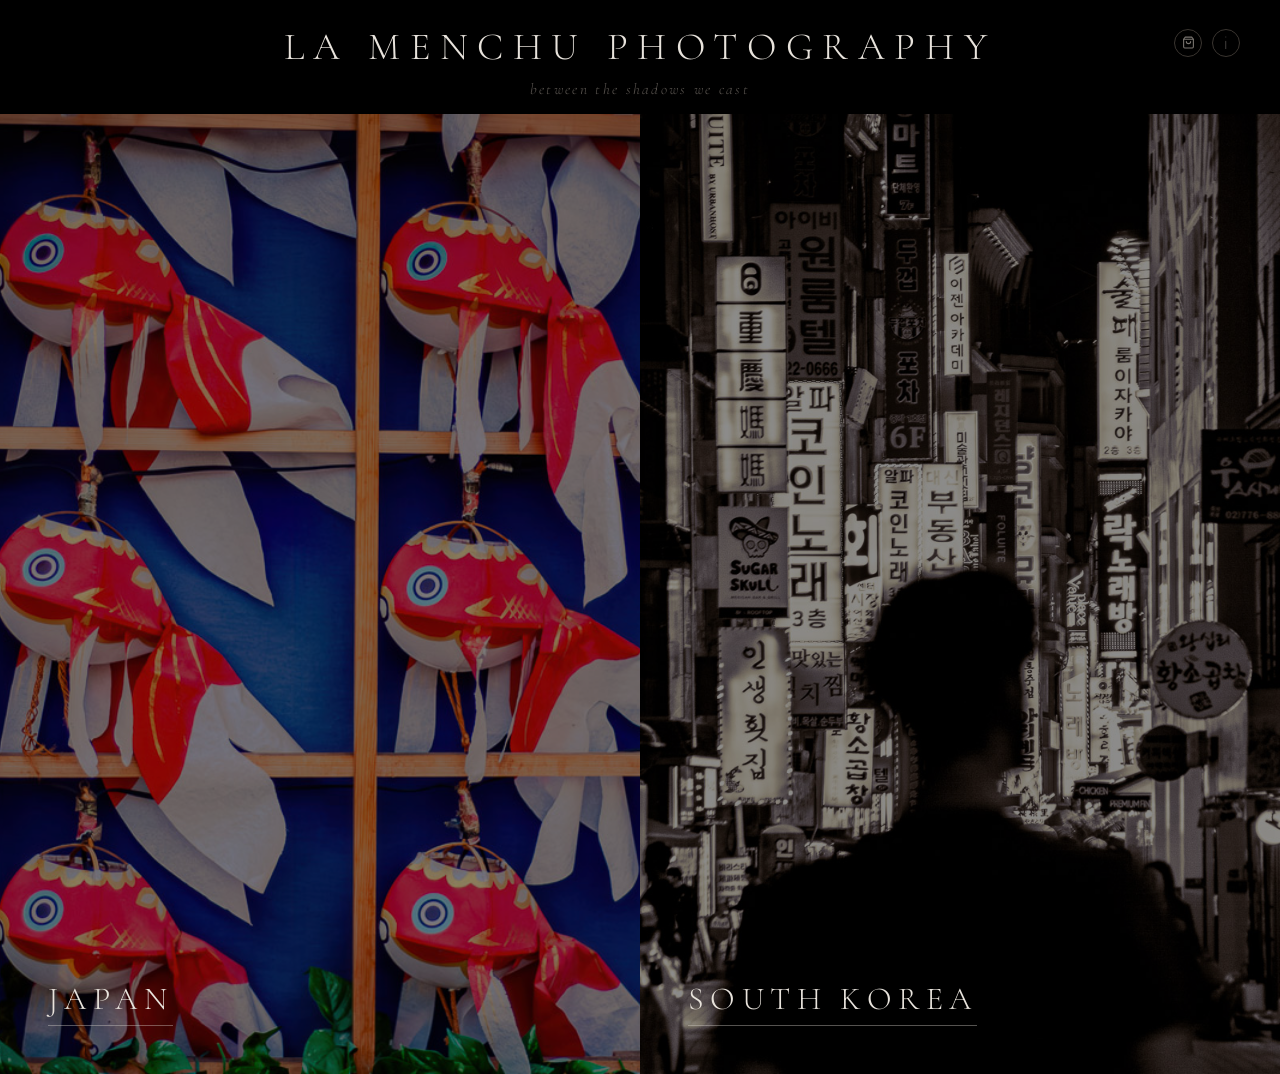
==== commit 23272c21: "Fix image paths to lowercase after folder rename" ====
--- a/index.html
+++ b/index.html
@@ -5,36 +5,32 @@
   <meta name="viewport" content="width=device-width, initial-scale=1.0">
   <title>La Menchu Photography</title>
   <link rel="stylesheet" href="style.css">
-  <meta name="p:domain_verify" content="ec4b8503f32bc2150f93bff8ea7ca921"/>
 </head>
 <body>
 
-<nav>
+  <nav>
     <a href="https://www.etsy.com/shop/LaMenchuPhotography" class="nav-etsy" title="Shop on Etsy" target="_blank" rel="noopener"><svg width="13" height="13" viewBox="0 0 24 24" fill="none" stroke="currentColor" stroke-width="2" stroke-linecap="round" stroke-linejoin="round"><path d="M6 2L3 6v14a2 2 0 002 2h14a2 2 0 002-2V6l-3-4z"/><line x1="3" y1="6" x2="21" y2="6"/><path d="M16 10a4 4 0 01-8 0"/></svg></a>
     <a href="about.html" class="nav-info" title="About">i</a>
   </nav>
 
-<div class="home-wrapper">
   <header class="home-header">
     <h1>La Menchu Photography</h1>
-    <span class="home-divider"></span>
-<p>between the shadows we cast</p>
+    <p>between the shadows we cast</p>
   </header>
 
   <main class="home-collections">
 
     <a href="japan.html" class="collection-link">
-      <img src="images/Japan/Japan-citylife-print-20x30cm-7.jpg" alt="Japan collection">
+      <img src="images/japan/Japan-citylife-print-20x30cm-7.jpg" alt="Japan collection">
       <span class="collection-title">Japan</span>
     </a>
 
     <a href="southkorea.html" class="collection-link">
-      <img src="images/SouthKorea/IMG_9259-Edit.jpg" alt="South Korea collection">
+      <img src="images/southkorea/IMG_9259-Edit.jpg" alt="South Korea collection">
       <span class="collection-title">South Korea</span>
     </a>
 
   </main>
-</div>
 
 </body>
 </html>
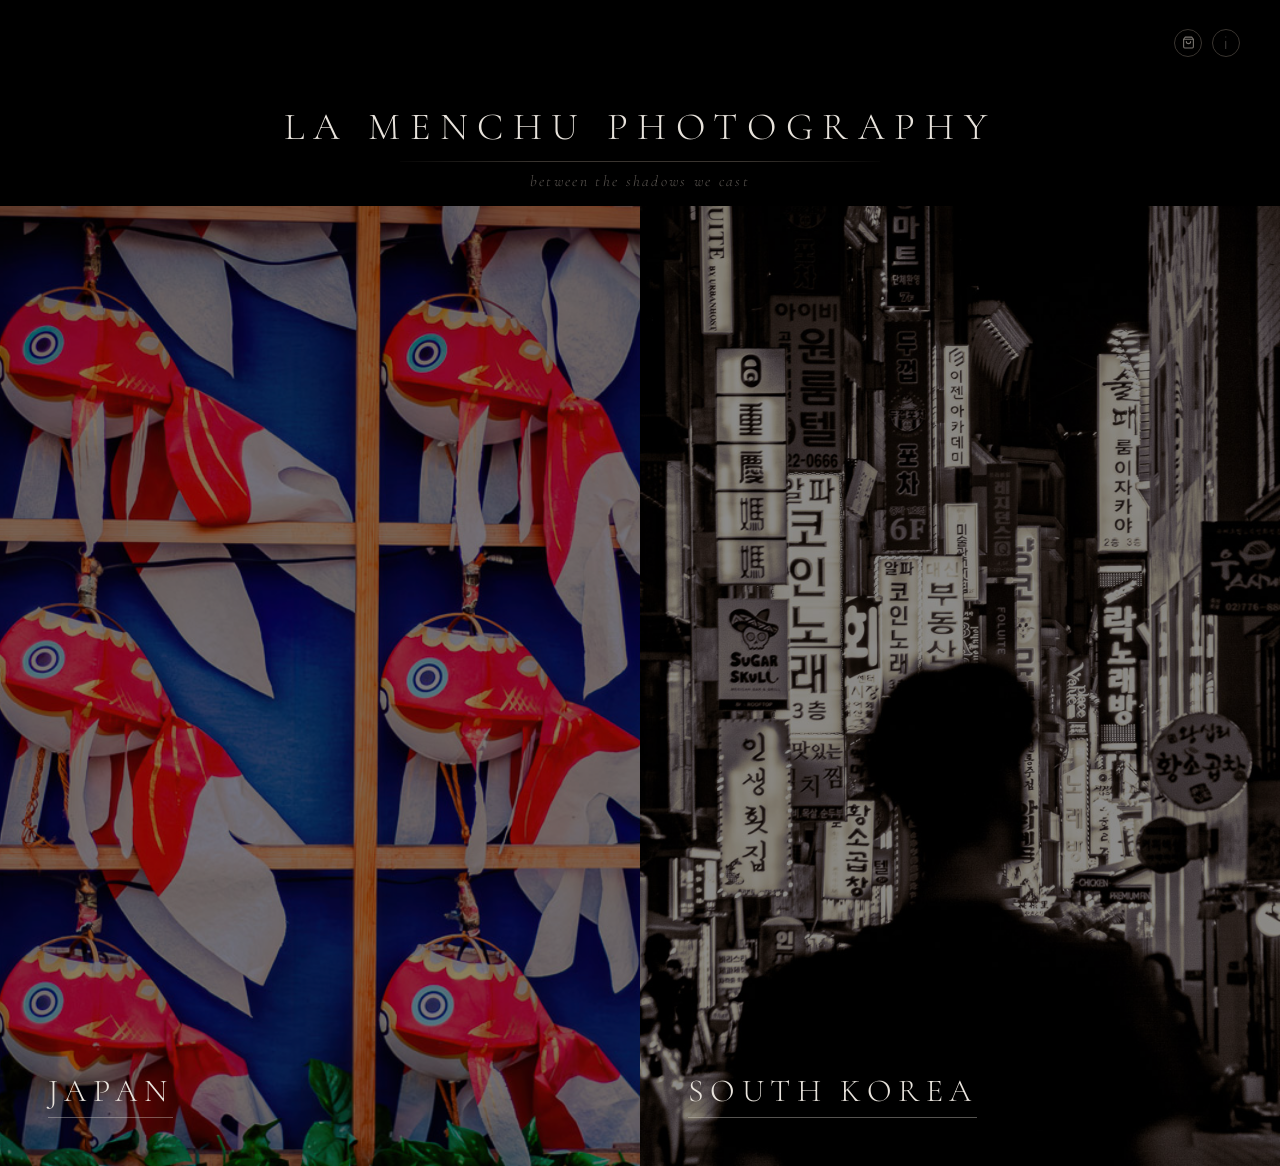
==== commit b74bef84: "Restore home-divider and home-wrapper, fix image paths to lowercase" ====
--- a/index.html
+++ b/index.html
@@ -5,16 +5,19 @@
   <meta name="viewport" content="width=device-width, initial-scale=1.0">
   <title>La Menchu Photography</title>
   <link rel="stylesheet" href="style.css">
+  <meta name="p:domain_verify" content="ec4b8503f32bc2150f93bff8ea7ca921"/>
 </head>
 <body>
 
-  <nav>
+<nav>
     <a href="https://www.etsy.com/shop/LaMenchuPhotography" class="nav-etsy" title="Shop on Etsy" target="_blank" rel="noopener"><svg width="13" height="13" viewBox="0 0 24 24" fill="none" stroke="currentColor" stroke-width="2" stroke-linecap="round" stroke-linejoin="round"><path d="M6 2L3 6v14a2 2 0 002 2h14a2 2 0 002-2V6l-3-4z"/><line x1="3" y1="6" x2="21" y2="6"/><path d="M16 10a4 4 0 01-8 0"/></svg></a>
     <a href="about.html" class="nav-info" title="About">i</a>
   </nav>
 
+<div class="home-wrapper">
   <header class="home-header">
     <h1>La Menchu Photography</h1>
+    <span class="home-divider"></span>
     <p>between the shadows we cast</p>
   </header>
 
@@ -31,6 +34,7 @@
     </a>
 
   </main>
+</div>
 
 </body>
 </html>
